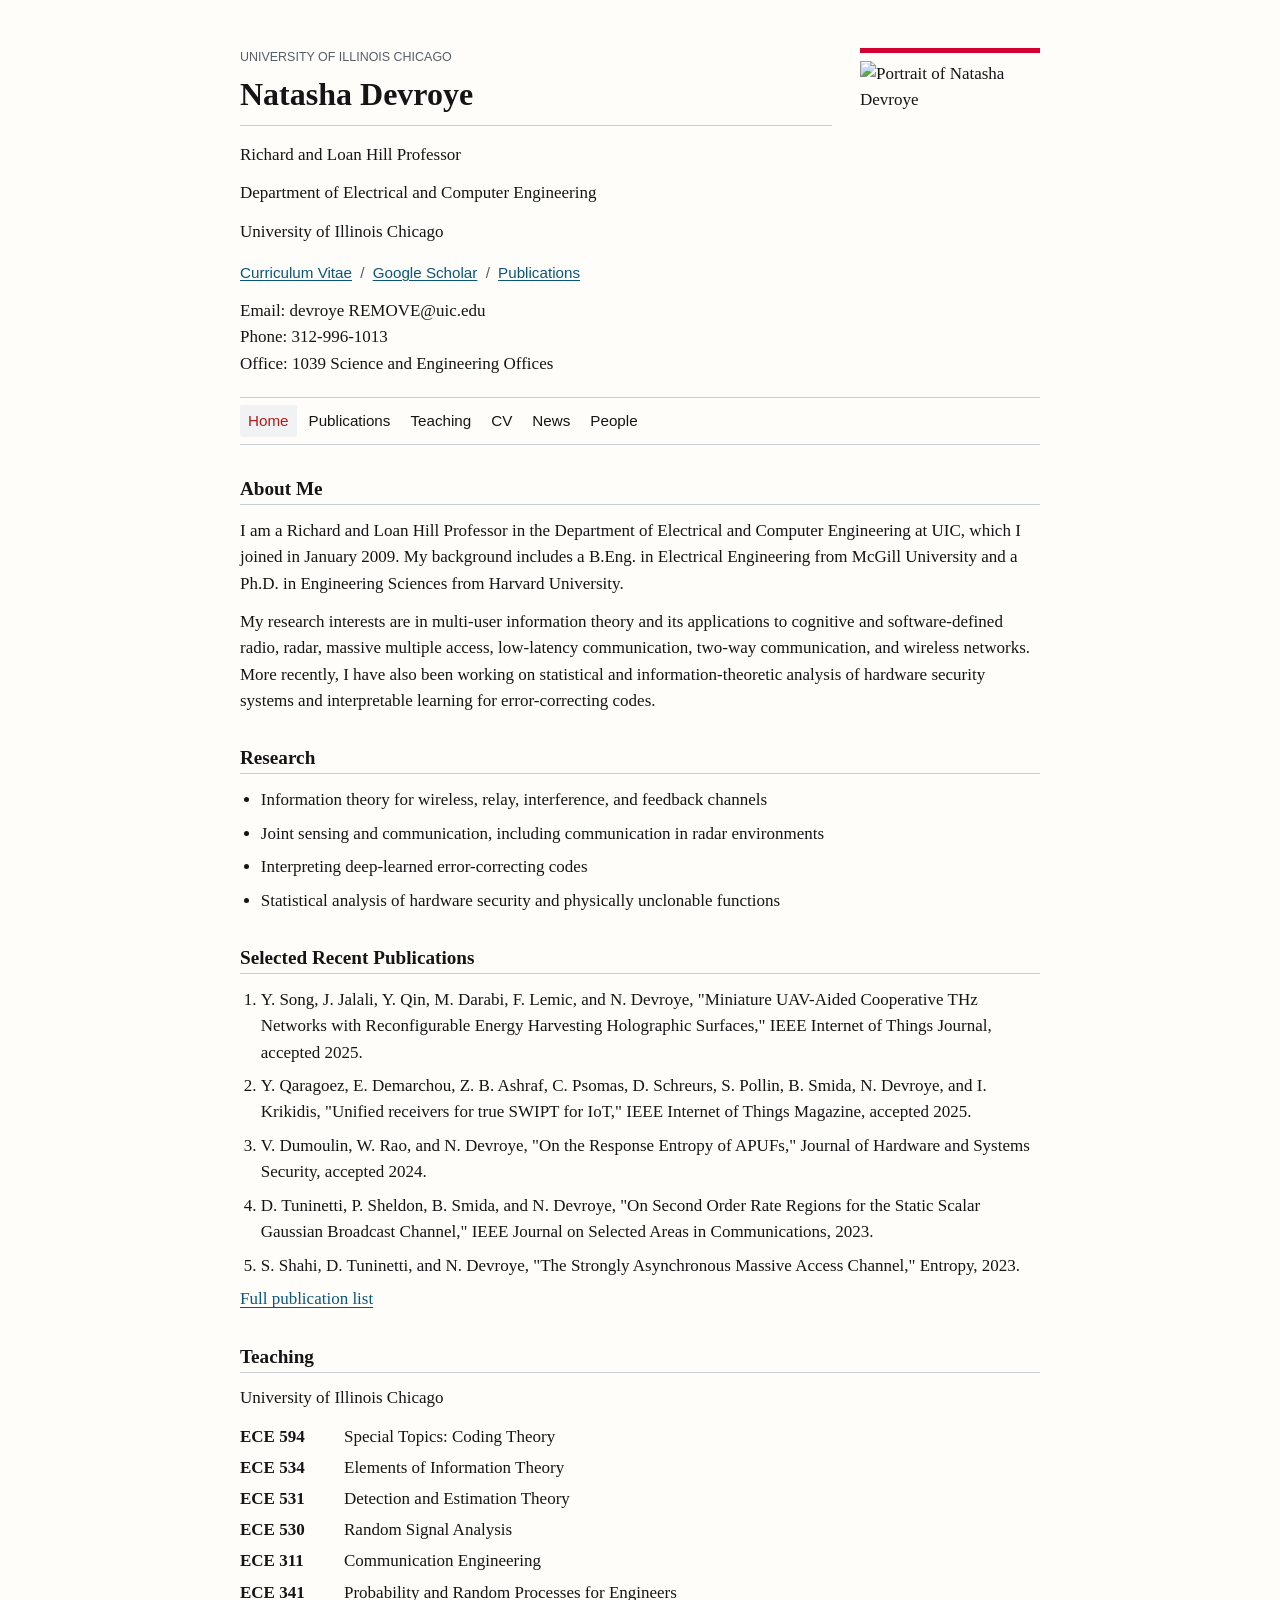
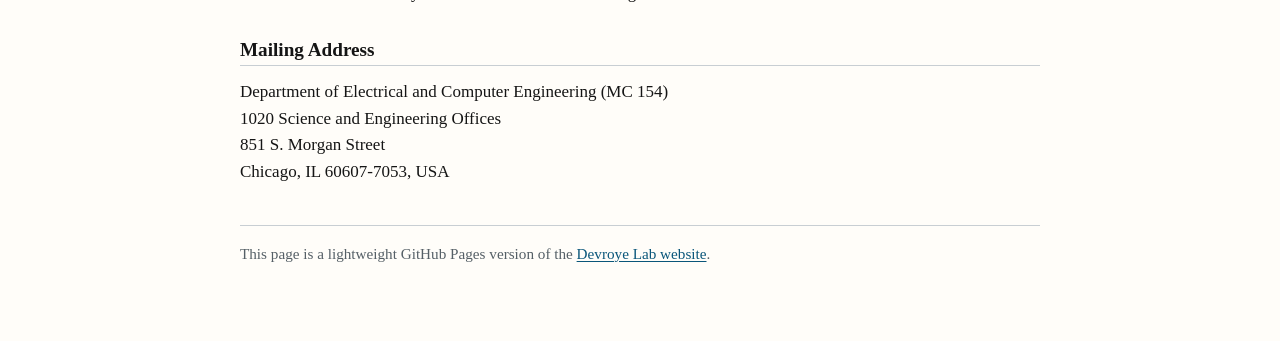
==== index.html @ 773d2745 "Add files via upload" ====
<!doctype html>
<html lang="en">
  <head>
    <meta charset="utf-8">
    <meta name="viewport" content="width=device-width, initial-scale=1">
    <title>Natasha Devroye</title>
    <meta
      name="description"
      content="Academic homepage for Natasha Devroye, Richard and Loan Hill Professor in Electrical and Computer Engineering at the University of Illinois Chicago."
    >
    <meta property="og:title" content="Natasha Devroye">
    <meta
      property="og:description"
      content="Research, teaching, selected publications, and contact information."
    >
    <meta property="og:type" content="website">
    <link rel="stylesheet" href="styles.css">
  </head>
  <body>
    <a class="skip-link" href="#main">Skip to main content</a>

    <main id="main" class="page">
      <header class="intro">
        <div class="intro-text">
          <p class="site-label">University of Illinois Chicago</p>
          <h1>Natasha Devroye</h1>
          <hr>
          <p>Richard and Loan Hill Professor</p>
          <p>Department of Electrical and Computer Engineering</p>
          <p>University of Illinois Chicago</p>

          <p class="links">
            <a href="cv.html">Curriculum Vitae</a>
            <span aria-hidden="true">/</span>
            <a href="https://scholar.google.ca/citations?hl=en&amp;user=XIqrUc0AAAAJ">Google Scholar</a>
            <span aria-hidden="true">/</span>
            <a href="publications.html">Publications</a>
          </p>

          <address>
            Email: devroye REMOVE@uic.edu<br>
            Phone: 312-996-1013<br>
            Office: 1039 Science and Engineering Offices
          </address>
        </div>

        <figure class="portrait">
          <img
            src="https://today.uic.edu/wp-content/uploads/2013/02/DG11_02_28_001.jpg"
            alt="Portrait of Natasha Devroye"
          >
        </figure>
      </header>

      <nav aria-label="Site navigation" class="tabs">
        <a href="index.html" aria-current="page">Home</a>
        <a href="publications.html">Publications</a>
        <a href="teaching.html">Teaching</a>
        <a href="cv.html">CV</a>
        <a href="news.html">News</a>
        <a href="people.html">People</a>
      </nav>

      <section aria-labelledby="about">
        <h2 id="about">About Me</h2>
        <p>
          I am a Richard and Loan Hill Professor in the Department of Electrical and
          Computer Engineering at UIC, which I joined in January 2009. My background
          includes a B.Eng. in Electrical Engineering from McGill University and a
          Ph.D. in Engineering Sciences from Harvard University.
        </p>
        <p>
          My research interests are in multi-user information theory and its
          applications to cognitive and software-defined radio, radar, massive
          multiple access, low-latency communication, two-way communication, and
          wireless networks. More recently, I have also been working on statistical
          and information-theoretic analysis of hardware security systems and
          interpretable learning for error-correcting codes.
        </p>
      </section>

      <section aria-labelledby="research">
        <h2 id="research">Research</h2>
        <ul class="compact-list">
          <li>Information theory for wireless, relay, interference, and feedback channels</li>
          <li>Joint sensing and communication, including communication in radar environments</li>
          <li>Interpreting deep-learned error-correcting codes</li>
          <li>Statistical analysis of hardware security and physically unclonable functions</li>
        </ul>
      </section>

      <section aria-labelledby="selected-publications">
        <h2 id="selected-publications">Selected Recent Publications</h2>
        <ol class="pub-list">
          <li>
            Y. Song, J. Jalali, Y. Qin, M. Darabi, F. Lemic, and N. Devroye,
            "Miniature UAV-Aided Cooperative THz Networks with Reconfigurable
            Energy Harvesting Holographic Surfaces," IEEE Internet of Things
            Journal, accepted 2025.
          </li>
          <li>
            Y. Qaragoez, E. Demarchou, Z. B. Ashraf, C. Psomas, D. Schreurs,
            S. Pollin, B. Smida, N. Devroye, and I. Krikidis, "Unified receivers
            for true SWIPT for IoT," IEEE Internet of Things Magazine, accepted 2025.
          </li>
          <li>
            V. Dumoulin, W. Rao, and N. Devroye, "On the Response Entropy of
            APUFs," Journal of Hardware and Systems Security, accepted 2024.
          </li>
          <li>
            D. Tuninetti, P. Sheldon, B. Smida, and N. Devroye, "On Second Order
            Rate Regions for the Static Scalar Gaussian Broadcast Channel," IEEE
            Journal on Selected Areas in Communications, 2023.
          </li>
          <li>
            S. Shahi, D. Tuninetti, and N. Devroye, "The Strongly Asynchronous
            Massive Access Channel," Entropy, 2023.
          </li>
        </ol>
        <p>
          <a href="publications.html">Full publication list</a>
        </p>
      </section>

      <section aria-labelledby="teaching">
        <h2 id="teaching">Teaching</h2>
        <p>University of Illinois Chicago</p>
        <dl class="course-list">
          <dt>ECE 594</dt>
          <dd>Special Topics: Coding Theory</dd>
          <dt>ECE 534</dt>
          <dd>Elements of Information Theory</dd>
          <dt>ECE 531</dt>
          <dd>Detection and Estimation Theory</dd>
          <dt>ECE 530</dt>
          <dd>Random Signal Analysis</dd>
          <dt>ECE 311</dt>
          <dd>Communication Engineering</dd>
          <dt>ECE 341</dt>
          <dd>Probability and Random Processes for Engineers</dd>
        </dl>
      </section>

      <section aria-labelledby="mailing-address">
        <h2 id="mailing-address">Mailing Address</h2>
        <address>
          Department of Electrical and Computer Engineering (MC 154)<br>
          1020 Science and Engineering Offices<br>
          851 S. Morgan Street<br>
          Chicago, IL 60607-7053, USA
        </address>
      </section>

      <footer>
        <p>
          This page is a lightweight GitHub Pages version of the
          <a href="https://devroye.lab.uic.edu/">Devroye Lab website</a>.
        </p>
      </footer>
    </main>
  </body>
</html>
---- styles.css ----
:root {
  --ink: #151515;
  --muted: #555f66;
  --line: #c8ced3;
  --link: #0a567a;
  --link-hover: #b31b1b;
  --page: #fffdf9;
  --accent: #d50032;
}

* {
  box-sizing: border-box;
}

html {
  color-scheme: light;
}

body {
  margin: 0;
  background: var(--page);
  color: var(--ink);
  font-family: Georgia, "Times New Roman", Times, serif;
  font-size: 17px;
  line-height: 1.55;
}

.skip-link {
  left: 1rem;
  padding: 0.5rem 0.75rem;
  position: absolute;
  top: -4rem;
}

.skip-link:focus {
  background: #ffffff;
  outline: 2px solid var(--accent);
  top: 1rem;
}

.page {
  margin: 0 auto;
  max-width: 840px;
  padding: 3rem 1.25rem 4rem;
}

.intro {
  align-items: start;
  display: grid;
  gap: 1.75rem;
  grid-template-columns: minmax(0, 1fr) 180px;
}

.simple-header {
  margin-bottom: 1.75rem;
}

.tabs {
  align-items: center;
  border-bottom: 1px solid var(--line);
  border-top: 1px solid var(--line);
  display: flex;
  flex-wrap: wrap;
  font-family: Arial, Helvetica, sans-serif;
  font-size: 0.95rem;
  gap: 0.25rem;
  margin: 1.25rem 0 1.75rem;
  padding: 0.45rem 0;
}

.tabs a {
  border-radius: 3px;
  color: var(--ink);
  display: inline-block;
  padding: 0.25rem 0.5rem;
  text-decoration: none;
}

.tabs a:hover,
.tabs a:focus,
.tabs a[aria-current="page"] {
  background: #f0f2f3;
  color: var(--link-hover);
}

.site-label {
  color: var(--muted);
  font-family: Arial, Helvetica, sans-serif;
  font-size: 0.78rem;
  letter-spacing: 0;
  margin: 0 0 0.45rem;
  text-transform: uppercase;
}

h1,
h2 {
  font-weight: 600;
  line-height: 1.2;
}

h1 {
  font-size: 2rem;
  margin: 0;
}

h2 {
  border-bottom: 1px solid var(--line);
  font-size: 1.2rem;
  margin: 2rem 0 0.8rem;
  padding-bottom: 0.25rem;
}

hr {
  border: 0;
  border-top: 1px solid var(--line);
  margin: 0.75rem 0 1rem;
}

p {
  margin: 0 0 0.75rem;
}

a {
  color: var(--link);
  text-decoration: underline;
  text-decoration-thickness: 1px;
  text-underline-offset: 0.15em;
}

a:hover,
a:focus {
  color: var(--link-hover);
}

address {
  font-style: normal;
  margin: 0.85rem 0 0;
}

.links {
  font-family: Arial, Helvetica, sans-serif;
  font-size: 0.95rem;
  margin-top: 1rem;
}

.links span {
  color: var(--muted);
  margin: 0 0.25rem;
}

.portrait {
  border-top: 5px solid var(--accent);
  margin: 0;
  padding-top: 0.5rem;
}

.portrait img {
  aspect-ratio: 1 / 1.18;
  display: block;
  height: auto;
  object-fit: cover;
  width: 100%;
}

.compact-list,
.pub-list,
.publication-list {
  margin: 0;
  padding-left: 1.3rem;
}

.compact-list li,
.pub-list li,
.publication-list li {
  margin-bottom: 0.45rem;
}

.columns {
  columns: 2 16rem;
}

.publication-page {
  max-width: 940px;
}

.publication-list li {
  padding-left: 0.15rem;
}

.teaching-list,
.news-list {
  margin: 0;
}

.teaching-list dt,
.news-list dt {
  font-weight: 600;
  margin-top: 0.9rem;
}

.teaching-list dd,
.news-list dd {
  margin: 0.15rem 0 0;
}

.course-list {
  display: grid;
  gap: 0.3rem 1rem;
  grid-template-columns: 5.5rem minmax(0, 1fr);
  margin: 0;
}

.course-list dt {
  font-weight: 600;
}

.course-list dd {
  margin: 0;
}

footer {
  border-top: 1px solid var(--line);
  color: var(--muted);
  font-size: 0.95rem;
  margin-top: 2.5rem;
  padding-top: 1rem;
}

@media (max-width: 640px) {
  body {
    font-size: 16px;
  }

  .page {
    padding-top: 1.5rem;
  }

  .intro {
    grid-template-columns: 1fr;
  }

  .portrait {
    max-width: 210px;
  }

  .course-list {
    grid-template-columns: 1fr;
  }

  .course-list dt {
    margin-top: 0.4rem;
  }
}
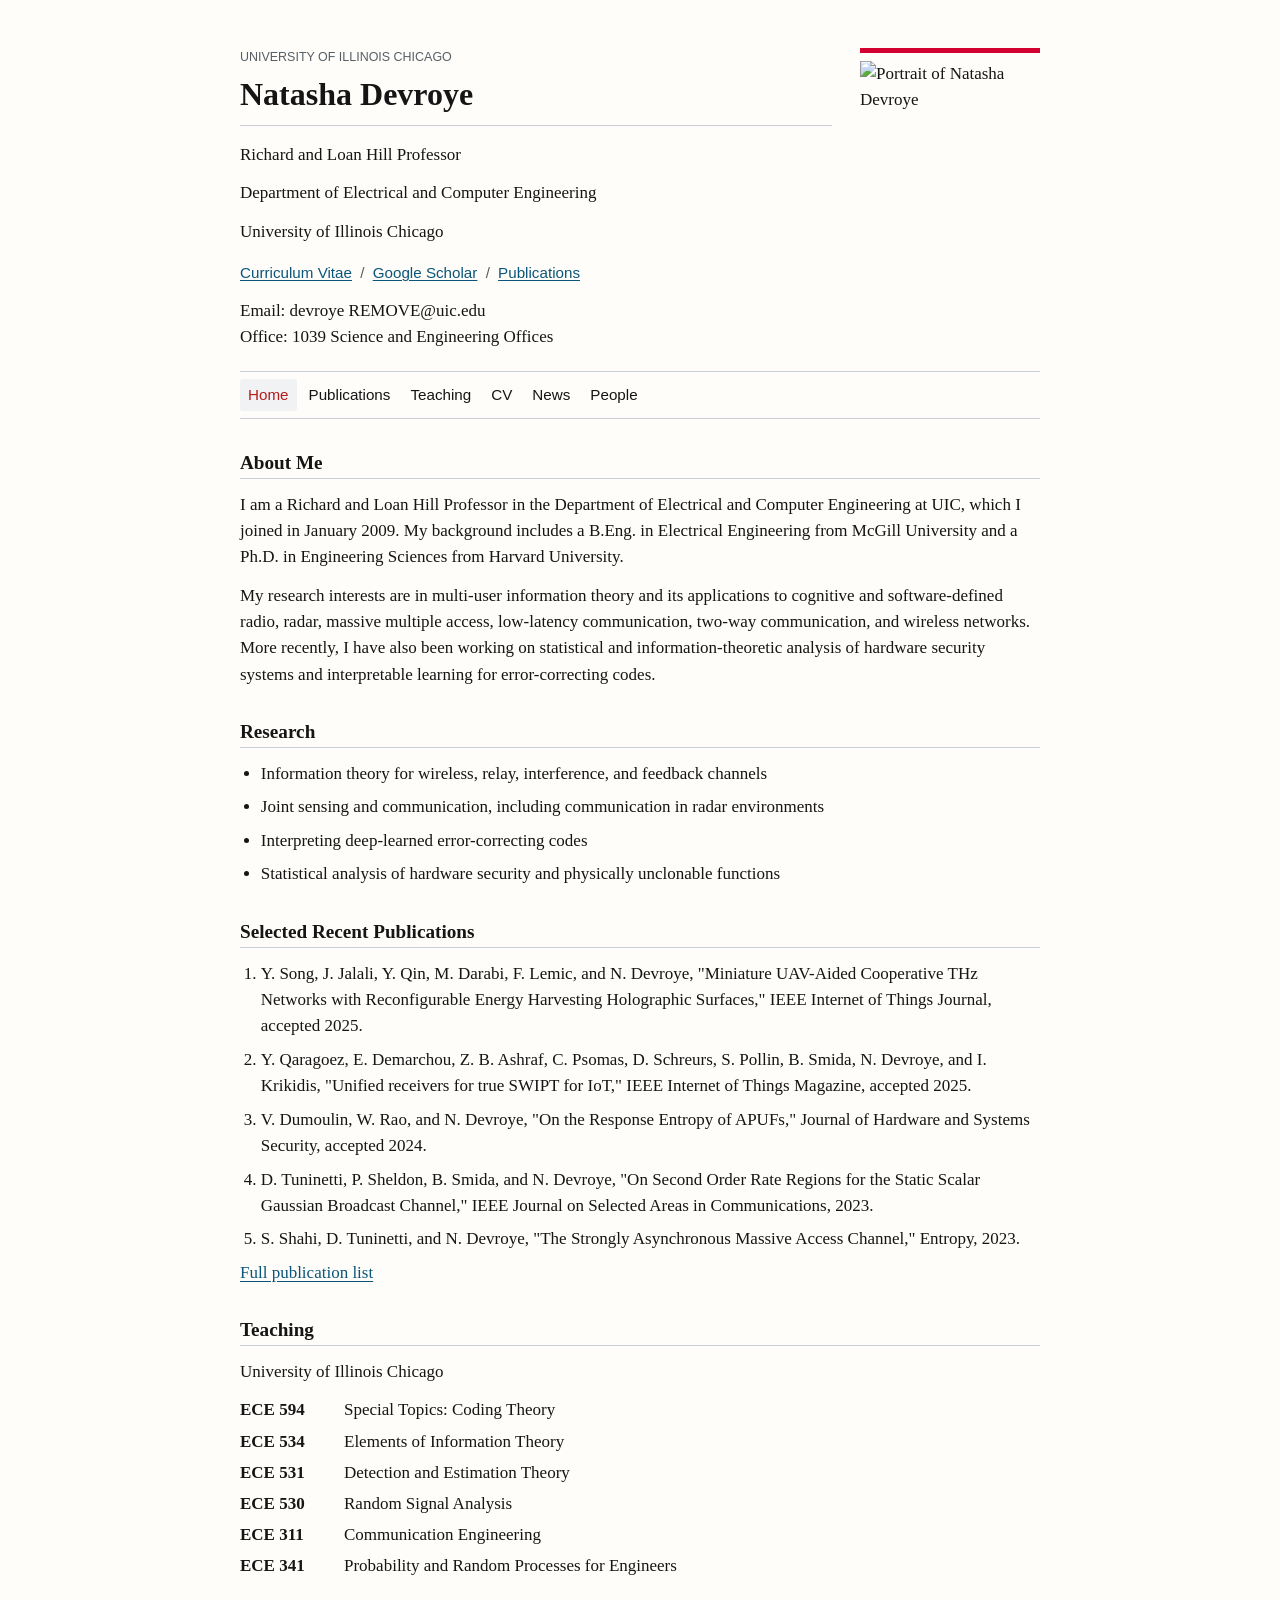
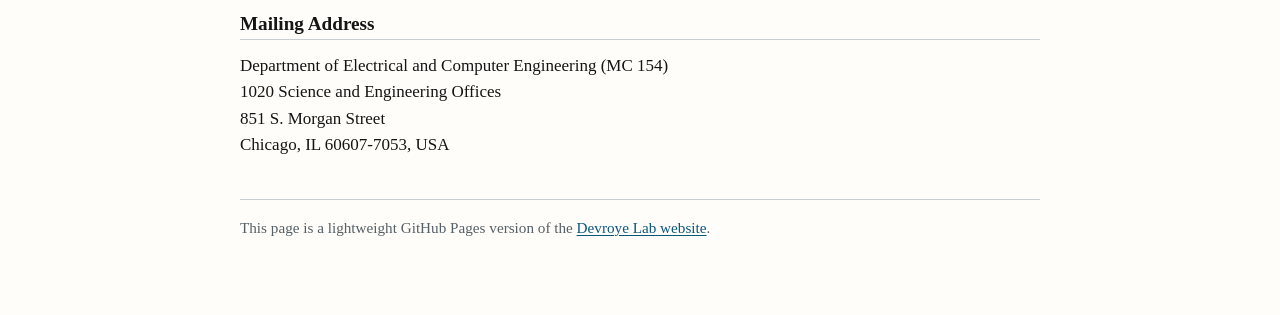
==== commit af4a0097: "Update contact information and image source Removed phone number and updated portrait image source." ====
--- a/index.html
+++ b/index.html
@@ -39,14 +39,13 @@
 
           <address>
             Email: devroye REMOVE@uic.edu<br>
-            Phone: 312-996-1013<br>
             Office: 1039 Science and Engineering Offices
           </address>
         </div>
 
         <figure class="portrait">
           <img
-            src="https://today.uic.edu/wp-content/uploads/2013/02/DG11_02_28_001.jpg"
+            src="https://ece.uic.edu/wp-content/uploads/sites/351/2019/04/Devroye-October2015-157x180.jpg"
             alt="Portrait of Natasha Devroye"
           >
         </figure>
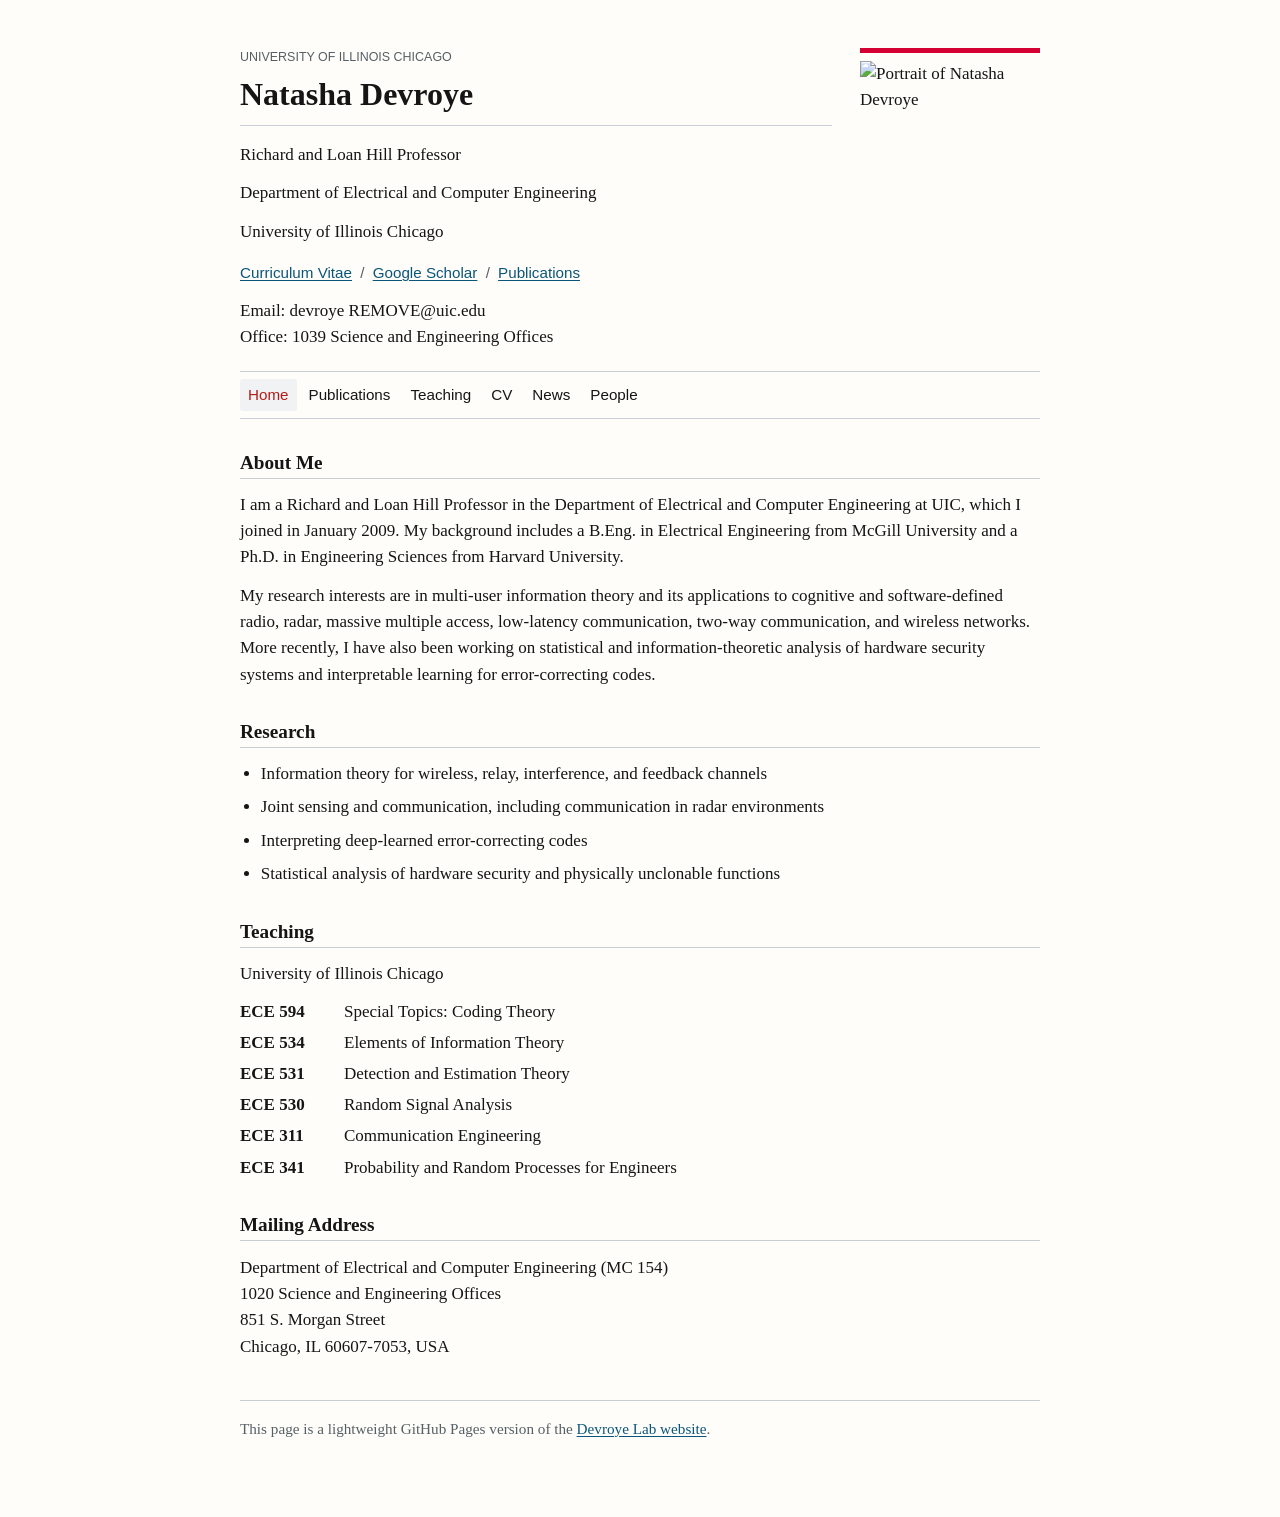
==== commit be621ada: "Remove Selected Recent Publications section Removed the 'Selected Recent Publications' section from " ====
--- a/index.html
+++ b/index.html
@@ -88,39 +88,6 @@
         </ul>
       </section>
 
-      <section aria-labelledby="selected-publications">
-        <h2 id="selected-publications">Selected Recent Publications</h2>
-        <ol class="pub-list">
-          <li>
-            Y. Song, J. Jalali, Y. Qin, M. Darabi, F. Lemic, and N. Devroye,
-            "Miniature UAV-Aided Cooperative THz Networks with Reconfigurable
-            Energy Harvesting Holographic Surfaces," IEEE Internet of Things
-            Journal, accepted 2025.
-          </li>
-          <li>
-            Y. Qaragoez, E. Demarchou, Z. B. Ashraf, C. Psomas, D. Schreurs,
-            S. Pollin, B. Smida, N. Devroye, and I. Krikidis, "Unified receivers
-            for true SWIPT for IoT," IEEE Internet of Things Magazine, accepted 2025.
-          </li>
-          <li>
-            V. Dumoulin, W. Rao, and N. Devroye, "On the Response Entropy of
-            APUFs," Journal of Hardware and Systems Security, accepted 2024.
-          </li>
-          <li>
-            D. Tuninetti, P. Sheldon, B. Smida, and N. Devroye, "On Second Order
-            Rate Regions for the Static Scalar Gaussian Broadcast Channel," IEEE
-            Journal on Selected Areas in Communications, 2023.
-          </li>
-          <li>
-            S. Shahi, D. Tuninetti, and N. Devroye, "The Strongly Asynchronous
-            Massive Access Channel," Entropy, 2023.
-          </li>
-        </ol>
-        <p>
-          <a href="publications.html">Full publication list</a>
-        </p>
-      </section>
-
       <section aria-labelledby="teaching">
         <h2 id="teaching">Teaching</h2>
         <p>University of Illinois Chicago</p>
